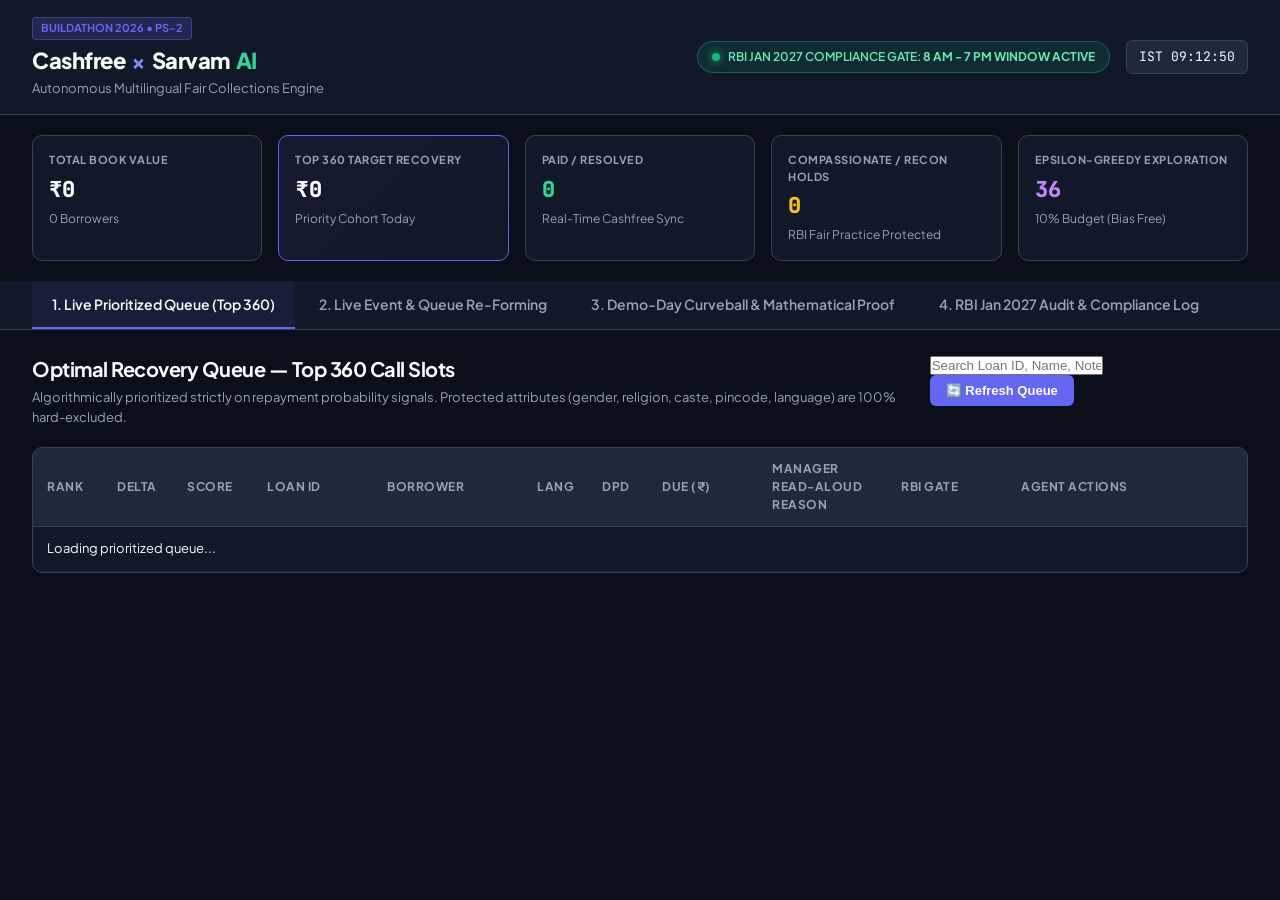
==== static/index.html @ 6579687d "Milestone 2: Sarvam multilingual voice engine and Judge Command Center UI" ====
<!DOCTYPE html>
<html lang="en">
<head>
    <meta charset="UTF-8">
    <meta name="viewport" content="width=device-width, initial-scale=1.0">
    <title>Cashfree × Sarvam | AI Collections Command Center</title>
    <link rel="stylesheet" href="/static/style.css">
    <link rel="preconnect" href="https://fonts.googleapis.com">
    <link rel="preconnect" href="https://fonts.gstatic.com" crossorigin>
    <link href="https://fonts.googleapis.com/css2?family=JetBrains+Mono:wght@400;500;700&family=Plus+Jakarta+Sans:wght@400;500;600;700;800&display=swap" rel="stylesheet">
</head>
<body>
    <header class="app-header">
        <div class="logo-group">
            <div class="badge-tag">BUILDATHON 2026 • PS-2</div>
            <h1>Cashfree <span class="accent-cf">×</span> Sarvam <span class="accent-ai">AI</span></h1>
            <span class="subtitle">Autonomous Multilingual Fair Collections Engine</span>
        </div>
        <div class="header-right">
            <div class="compliance-badge" id="rbiHeaderBadge">
                <span class="pulse-dot green"></span>
                <span>RBI JAN 2027 COMPLIANCE GATE: <strong id="callingStatusText">8 AM - 7 PM WINDOW ACTIVE</strong></span>
            </div>
            <div class="header-clock" id="istClock">IST 00:00:00</div>
        </div>
    </header>

    <!-- Top KPI Bar -->
    <section class="kpi-banner">
        <div class="kpi-card">
            <div class="kpi-label">TOTAL BOOK VALUE</div>
            <div class="kpi-value" id="kpiBookValue">₹0</div>
            <div class="kpi-sub" id="kpiTotalBorrowers">0 Borrowers</div>
        </div>
        <div class="kpi-card highlight">
            <div class="kpi-label">TOP 360 TARGET RECOVERY</div>
            <div class="kpi-value" id="kpiTargetValue">₹0</div>
            <div class="kpi-sub">Priority Cohort Today</div>
        </div>
        <div class="kpi-card">
            <div class="kpi-label">PAID / RESOLVED</div>
            <div class="kpi-value text-green" id="kpiPaidCount">0</div>
            <div class="kpi-sub">Real-Time Cashfree Sync</div>
        </div>
        <div class="kpi-card">
            <div class="kpi-label">COMPASSIONATE / RECON HOLDS</div>
            <div class="kpi-value text-amber" id="kpiHoldCount">0</div>
            <div class="kpi-sub">RBI Fair Practice Protected</div>
        </div>
        <div class="kpi-card">
            <div class="kpi-label">EPSILON-GREEDY EXPLORATION</div>
            <div class="kpi-value text-purple" id="kpiExploreCount">36</div>
            <div class="kpi-sub">10% Budget (Bias Free)</div>
        </div>
    </section>

    <!-- Event Diff Banner -->
    <div class="diff-banner hidden" id="diffBanner">
        <span class="diff-icon">⚡</span>
        <span class="diff-text" id="diffBannerText">Queue re-formed based on live event.</span>
        <button class="btn-sm btn-dismiss" onclick="dismissBanner()">Dismiss</button>
    </div>

    <!-- Navigation Tabs -->
    <nav class="tabs-nav">
        <button class="tab-btn active" onclick="switchTab('queueTab')">1. Live Prioritized Queue (Top 360)</button>
        <button class="tab-btn" onclick="switchTab('controlsTab')">2. Live Event & Queue Re-Forming</button>
        <button class="tab-btn" onclick="switchTab('curveballTab')">3. Demo-Day Curveball & Mathematical Proof</button>
        <button class="tab-btn" onclick="switchTab('auditTab')">4. RBI Jan 2027 Audit & Compliance Log</button>
    </nav>

    <!-- TAB 1: Live Prioritized Queue -->
    <main class="tab-content active" id="queueTab">
        <div class="panel-header">
            <div>
                <h2>Optimal Recovery Queue — Top 360 Call Slots</h2>
                <p class="section-desc">Algorithmically prioritized strictly on repayment probability signals. Protected attributes (gender, religion, caste, pincode, language) are 100% hard-excluded.</p>
            </div>
            <div class="queue-actions">
                <input type="text" id="queueSearchInput" placeholder="Search Loan ID, Name, Note..." onkeyup="filterQueueTable()">
                <button class="btn-primary" onclick="loadQueue()"><span class="refresh-icon">🔄</span> Refresh Queue</button>
            </div>
        </div>

        <div class="table-container">
            <table class="data-table" id="queueTable">
                <thead>
                    <tr>
                        <th width="70">Rank</th>
                        <th width="70">Delta</th>
                        <th width="80">Score</th>
                        <th width="120">Loan ID</th>
                        <th width="150">Borrower</th>
                        <th width="60">Lang</th>
                        <th width="60">DPD</th>
                        <th width="110">Due (₹)</th>
                        <th>Manager Read-Aloud Reason</th>
                        <th width="120">RBI Gate</th>
                        <th width="240">Agent Actions</th>
                    </tr>
                </thead>
                <tbody id="queueTableBody">
                    <tr><td colspan="11" class="text-center py-4">Loading prioritized queue...</td></tr>
                </tbody>
            </table>
        </div>
    </main>

    <!-- TAB 2: Live Event & Queue Re-Forming -->
    <main class="tab-content" id="controlsTab">
        <div class="panel-header">
            <div>
                <h2>Live Event Simulation & Dynamic Queue Re-Forming</h2>
                <p class="section-desc">Interact with Cashfree Sandbox and Sarvam AI in real time. Watch how every payment, lapse, audio upload, or compliance trigger re-ranks the borrower queue with visible rank deltas (↑ / ↓).</p>
            </div>
        </div>

        <div class="controls-grid">
            <!-- Card 1: Cashfree Live Link & Sync -->
            <div class="control-card">
                <div class="card-title">
                    <span class="card-badge cf">Cashfree Sandbox</span>
                    <h3>Live Payment Link & Sync</h3>
                </div>
                <p>Generate authentic Cashfree Sandbox payment links (Full or Hardship Partial) and pull live payment settlement status.</p>
                <div class="form-group">
                    <label>Selected Target Loan ID:</label>
                    <input type="text" id="ctrlLoanId" placeholder="e.g. LN-20261211" value="LN-20261211">
                </div>
                <div class="btn-group">
                    <button class="btn-cf" onclick="triggerCreateLink(false)">Generate Full Link</button>
                    <button class="btn-cf-outline" onclick="triggerCreateLink(true)">Hardship Partial Link (20%)</button>
                </div>
                <div class="link-output-box hidden" id="linkResultBox">
                    <div class="link-id-label">Link ID: <span id="resLinkId">-</span></div>
                    <a href="#" target="_blank" id="resLinkUrl" class="live-url">https://payments-test.cashfree.com/...</a>
                    <button class="btn-sm btn-sync" onclick="syncCurrentLink()">Sync Live Sandbox Status</button>
                    <div id="syncStatusResult" class="sync-msg"></div>
                </div>
            </div>

            <!-- Card 2: Borrower Voice / Speech-to-Text -->
            <div class="control-card">
                <div class="card-title">
                    <span class="card-badge sarvam">Sarvam AI Saaras</span>
                    <h3>Borrower Audio & Code-Mixed STT</h3>
                </div>
                <p>Upload or record inbound borrower audio (Hinglish/Kannada/Tamil). Saaras v4 transcribes the intent and re-ranks the queue!</p>
                <div class="sample-audio-selector">
                    <label>Select Sample Code-Mixed Audio Statement:</label>
                    <select id="sampleAudioSelect" onchange="applySampleAudioStatement()">
                        <option value="salary 5th ko aayega tab pakka pay kar dunga">Hinglish: "salary 5th ko aayega tab pakka pay kar dunga" (Salary Promise)</option>
                        <option value="branch mein de diya cash receipt hai mere paas">Hinglish: "branch mein de diya cash receipt hai" (Reconciliation Hold)</option>
                        <option value="hospital me admit hu accident ho gaya tha">Hinglish: "hospital me admit hu accident ho gaya" (Medical Hold)</option>
                        <option value="sambala 5th baratte aaga full pay madtini">Kannada: "sambala 5th baratte aaga full pay madtini"</option>
                        <option value="salary 5th varum sir appo kandippa pay panren">Tamil: "salary 5th varum sir appo kandippa pay panren"</option>
                        <option value="abhi paise nahi hai aadha abhi de sakta hu baki baadme">Hinglish: "abhi paise nahi hai aadha de sakta hu" (Hardship Partial)</option>
                    </select>
                </div>
                <div class="form-group mt-2">
                    <textarea id="liveAudioTranscript" rows="2" placeholder="Recognized speech transcript will appear here..."></textarea>
                </div>
                <div class="btn-group">
                    <button class="btn-sarvam" onclick="processAudioStatement()">Process Intent & Re-Rank</button>
                </div>
            </div>

            <!-- Card 3: Behavioral Events (Lapse & Reconciliation) -->
            <div class="control-card">
                <div class="card-title">
                    <span class="card-badge">Behavioral Triggers</span>
                    <h3>Simulate Promise Lapse & Recon Hold</h3>
                </div>
                <p>Test edge cases where borrowers fail payment commitments or claim prior counter payments.</p>
                <div class="btn-group-vertical">
                    <button class="btn-danger-outline" onclick="triggerSimulateLapse()">
                        <strong>Simulate Promise Lapse</strong>
                        <span class="btn-sub">Increases broken promises penalty, lowers borrower score</span>
                    </button>
                    <button class="btn-warning-outline" onclick="triggerSimulateRecon()">
                        <strong>Trigger "Branch Mein De Diya" Recon Hold</strong>
                        <span class="btn-sub">Halts dialer calls instantly under RBI Fair Practices Code</span>
                    </button>
                </div>
            </div>

            <!-- Card 4: RBI Jan 2027 7:15 PM Compliance Toggle -->
            <div class="control-card">
                <div class="card-title">
                    <span class="card-badge rbi">RBI Jan 2027</span>
                    <h3>7:15 PM Calling Window Toggle</h3>
                </div>
                <p>RBI Jan 2027 rules strictly prohibit outbound calls outside 08:00 AM – 07:00 PM IST unless the borrower gave explicit documented opt-in.</p>
                <div class="toggle-container">
                    <label class="switch">
                        <input type="checkbox" id="eveningToggle" onchange="toggleEveningWindow(this.checked)">
                        <span class="slider round"></span>
                    </label>
                    <div class="toggle-label">
                        <strong id="toggleStateLabel">Standard Business Hours (Permitted)</strong>
                        <span class="toggle-sub">Toggle ON to simulate 7:15 PM IST (Hard-blocks non-opted-in accounts)</span>
                    </div>
                </div>
                <div class="alert-box" id="eveningAlertBox">
                    <span id="eveningAlertMsg">Currently running within permissible 8am-7pm IST hours.</span>
                </div>
            </div>
        </div>
    </main>

    <!-- TAB 3: Demo-Day Curveball & Mathematical Proof -->
    <main class="tab-content" id="curveballTab">
        <div class="panel-header">
            <div>
                <h2>Demo-Day Curveball Evaluation & Mathematical Proof</h2>
                <p class="section-desc">Drop ANY unseen borrower CSV file here to clean and rank in under 3 seconds. Demonstrates measured Recovery Lift @ Top 360 vs. standard loan-number order, plus rigorous mathematical proof of zero proxy leakage.</p>
            </div>
            <button class="btn-primary" onclick="runCurveballEvaluation()">Run Curveball Evaluation (Held-Out Test Set)</button>
        </div>

        <div class="drop-zone" id="csvDropZone">
            <span class="drop-icon">📁</span>
            <div class="drop-title">Drag & Drop Unseen Borrower CSV Here</div>
            <div class="drop-sub">or click to browse from computer (cleans & ranks in &lt;3s)</div>
            <input type="file" id="curveballFileInput" accept=".csv" class="hidden-input" onchange="handleCurveballUpload(this.files)">
        </div>

        <div class="proof-results-section hidden" id="curveballResults">
            <div class="proof-cards-grid">
                <div class="proof-card">
                    <div class="proof-label">PAYER CAPTURE LIFT @ TOP 360</div>
                    <div class="proof-val text-green" id="liftCaptureRate">+0%</div>
                    <div class="proof-detail" id="liftCaptureDetail">Ranked: 0 vs Default: 0</div>
                </div>
                <div class="proof-card highlight">
                    <div class="proof-label">RECOVERED AMOUNT LIFT (₹)</div>
                    <div class="proof-val text-blue" id="liftRecoveryAmount">+0%</div>
                    <div class="proof-detail" id="liftRecoveryDetail">Ranked: ₹0 vs Default: ₹0</div>
                </div>
                <div class="proof-card">
                    <div class="proof-label">GENDER DISPARATE IMPACT (DIR)</div>
                    <div class="proof-val text-purple" id="dirGenderVal">1.00</div>
                    <div class="proof-detail">Compliant (>= 0.80): <strong class="text-green">PASS</strong></div>
                </div>
                <div class="proof-card">
                    <div class="proof-label">LANGUAGE DISPARATE IMPACT (DIR)</div>
                    <div class="proof-val text-purple" id="dirLangVal">1.00</div>
                    <div class="proof-detail">Compliant (>= 0.80): <strong class="text-green">PASS</strong></div>
                </div>
            </div>

            <!-- Mathematical Proof & Proxy Table -->
            <div class="audit-table-card mt-4">
                <div class="card-title">
                    <h3>Mathematical Fairness & Proxy-Free Verification Matrix</h3>
                </div>
                <p class="section-desc">Proof of zero proxy correlation between scoring features and protected attributes (Gender, Religion, Caste, Pincode, Language).</p>
                <table class="data-table">
                    <thead>
                        <tr>
                            <th>Protected Attribute</th>
                            <th>Status in Algorithm</th>
                            <th>Pearson Correlation (r)</th>
                            <th>Disparate Impact Ratio (DIR)</th>
                            <th>4/5ths Rule Verification</th>
                        </tr>
                    </thead>
                    <tbody id="proxyAuditBody">
                        <!-- Populated dynamically -->
                    </tbody>
                </table>
            </div>
        </div>
    </main>

    <!-- TAB 4: RBI Jan 2027 Audit & Compliance Log -->
    <main class="tab-content" id="auditTab">
        <div class="panel-header">
            <div>
                <h2>RBI Jan 2027 Regulatory Audit & Compliance Trail</h2>
                <p class="section-desc">Searchable 6-month tamper-evident call record log, mandatory recording disclosures, Principal Grievance Redressal Officer (GRO) contact footers, and compassionate holds.</p>
            </div>
            <div class="queue-actions">
                <input type="text" id="auditSearchInput" placeholder="Filter by Loan ID..." onkeyup="filterAuditLogs()">
                <button class="btn-primary" onclick="loadAuditLogs()">Refresh Audit Trail</button>
            </div>
        </div>

        <div class="table-container">
            <table class="data-table" id="auditTable">
                <thead>
                    <tr>
                        <th>Log ID</th>
                        <th>Timestamp (IST)</th>
                        <th>Loan ID</th>
                        <th>Masked Phone</th>
                        <th>Language</th>
                        <th>Compliance Status</th>
                        <th>Call Disclosure Played</th>
                        <th>GRO Footer Included</th>
                        <th>Agent ID</th>
                    </tr>
                </thead>
                <tbody id="auditTableBody">
                    <tr><td colspan="9" class="text-center py-4">Loading audit logs...</td></tr>
                </tbody>
            </table>
        </div>
    </main>

    <!-- Modal: Speak in Borrower's Language -->
    <div class="modal-backdrop hidden" id="voiceModal">
        <div class="modal-box">
            <div class="modal-header">
                <div class="modal-tag">SARVAM AI • BULBUL TTS & REGIONAL DIALECTS</div>
                <h3 id="modalBorrowerTitle">Outreach to Borrower</h3>
                <button class="btn-close" onclick="closeVoiceModal()">✕</button>
            </div>
            <div class="modal-body">
                <div class="disclosure-box">
                    <span class="disc-label">Mandatory RBI Call Recording Disclosure:</span>
                    <p id="modalDisclosureText">Notice: This call is recorded for quality, service assurance, and regulatory compliance under the RBI Fair Practices Code.</p>
                </div>

                <div class="script-box">
                    <span class="disc-label">Polite Outreach Script (<span id="modalLangBadge">hi-IN</span>):</span>
                    <p id="modalScriptBody" class="script-vernacular">नमस्ते...</p>
                    <div class="translation-box">
                        <span class="trans-label">English Translation:</span>
                        <p id="modalScriptTranslation">Hello...</p>
                    </div>
                </div>

                <div class="gro-box">
                    <span class="disc-label">Statutory Principal Grievance Redressal Officer (GRO) Footer:</span>
                    <p id="modalGroText">GRO: Alok Verma (gro@sarvam-cashfree-bank.in | 1800-258-4455). Escalate to RBI CMS at cms.rbi.org.in or dial 14448.</p>
                </div>

                <div class="audio-player-box">
                    <audio id="bulbulAudioPlayer" controls class="full-audio"></audio>
                </div>
            </div>
            <div class="modal-footer">
                <button class="btn-sarvam" id="modalPlayBtn" onclick="playBulbulVoice()"><span class="play-icon">▶</span> Speak via Sarvam Bulbul</button>
                <button class="btn-secondary" onclick="closeVoiceModal()">Close</button>
            </div>
        </div>
    </div>

    <!-- Modal: Send Cashfree Link -->
    <div class="modal-backdrop hidden" id="paylinkModal">
        <div class="modal-box">
            <div class="modal-header">
                <div class="modal-tag">CASHFREE SANDBOX • LIVE PAYMENT LINK</div>
                <h3 id="modalPaylinkTitle">Dispatch Cashfree Payment Link</h3>
                <button class="btn-close" onclick="closePaylinkModal()">✕</button>
            </div>
            <div class="modal-body">
                <p>Choose settlement structure for Loan <strong id="modalPayLoanId">-</strong>:</p>
                <div class="pay-options">
                    <label class="pay-radio">
                        <input type="radio" name="payTypeRadio" value="full" checked onchange="togglePartialAmountInput(false)">
                        <div>
                            <strong>Full Settlement Link (100% Principal + EMI)</strong>
                            <div class="radio-sub">Total Due: ₹<span id="modalFullAmt">0</span></div>
                        </div>
                    </label>
                    <label class="pay-radio">
                        <input type="radio" name="payTypeRadio" value="partial" onchange="togglePartialAmountInput(true)">
                        <div>
                            <strong>Hardship Partial Settlement (link_partial_payments: true)</strong>
                            <div class="radio-sub">Enables borrower to pay minimum installment today with custom amount.</div>
                        </div>
                    </label>
                </div>
                <div class="form-group hidden mt-2" id="partialAmtGroup">
                    <label>Minimum Acceptable Partial Payment (₹):</label>
                    <input type="number" id="modalMinPartialAmt" value="1000">
                </div>
                <div class="modal-link-result hidden mt-3" id="modalLinkResult">
                    <div class="link-success-badge">✅ Link Created Successfully</div>
                    <div class="link-id-label">Link ID: <span id="modalResLinkId">-</span></div>
                    <a href="#" target="_blank" id="modalResLinkUrl" class="live-url">https://payments-test.cashfree.com/...</a>
                </div>
            </div>
            <div class="modal-footer">
                <button class="btn-cf" id="modalCreateLinkBtn" onclick="executeCreatePaylink()">Create Cashfree Link</button>
                <button class="btn-secondary" onclick="closePaylinkModal()">Close</button>
            </div>
        </div>
    </div>

    <script src="/static/app.js"></script>
</body>
</html>
---- static/style.css ----
:root {
    --bg-dark: #0b0f19;
    --bg-card: #111827;
    --bg-elevated: #1e293b;
    --border-color: #334155;
    --text-primary: #f8fafc;
    --text-secondary: #94a3b8;
    --accent-cf: #6366f1;
    --accent-cf-hover: #4f46e5;
    --accent-ai: #10b981;
    --accent-amber: #f59e0b;
    --accent-rose: #f43f5e;
    --accent-purple: #a855f7;
    --font-sans: 'Plus Jakarta Sans', -apple-system, BlinkMacSystemFont, sans-serif;
    --font-mono: 'JetBrains Mono', monospace;
}

* {
    box-sizing: border-box;
    margin: 0;
    padding: 0;
}

body {
    background-color: var(--bg-dark);
    color: var(--text-primary);
    font-family: var(--font-sans);
    line-height: 1.5;
    font-size: 14px;
    padding-bottom: 50px;
}

/* Header */
.app-header {
    background-color: var(--bg-card);
    border-bottom: 1px solid var(--border-color);
    padding: 16px 32px;
    display: flex;
    justify-content: space-between;
    align-items: center;
}

.logo-group h1 {
    font-size: 22px;
    font-weight: 800;
    letter-spacing: -0.5px;
    display: flex;
    align-items: center;
    gap: 6px;
}

.badge-tag {
    display: inline-block;
    font-size: 11px;
    font-weight: 700;
    text-transform: uppercase;
    background: rgba(99, 102, 241, 0.2);
    color: var(--accent-cf);
    border: 1px solid rgba(99, 102, 241, 0.4);
    padding: 2px 8px;
    border-radius: 4px;
    margin-bottom: 4px;
}

.accent-cf { color: #818cf8; }
.accent-ai { color: #34d399; }
.subtitle {
    font-size: 13px;
    color: var(--text-secondary);
}

.header-right {
    display: flex;
    align-items: center;
    gap: 16px;
}

.compliance-badge {
    background: rgba(16, 185, 129, 0.12);
    border: 1px solid rgba(16, 185, 129, 0.4);
    color: #6ee7b7;
    padding: 6px 14px;
    border-radius: 20px;
    font-size: 12px;
    font-weight: 600;
    display: flex;
    align-items: center;
    gap: 8px;
}

.compliance-badge.blocked {
    background: rgba(244, 63, 94, 0.15);
    border-color: rgba(244, 63, 94, 0.5);
    color: #fda4af;
}

.pulse-dot {
    width: 8px;
    height: 8px;
    border-radius: 50%;
    background-color: var(--accent-ai);
    box-shadow: 0 0 8px var(--accent-ai);
}

.pulse-dot.red {
    background-color: var(--accent-rose);
    box-shadow: 0 0 8px var(--accent-rose);
}

.header-clock {
    font-family: var(--font-mono);
    font-size: 13px;
    background: var(--bg-elevated);
    padding: 6px 12px;
    border-radius: 6px;
    border: 1px solid var(--border-color);
}

/* KPI Bar */
.kpi-banner {
    display: grid;
    grid-template-columns: repeat(5, 1fr);
    gap: 16px;
    padding: 20px 32px;
}

.kpi-card {
    background: var(--bg-card);
    border: 1px solid var(--border-color);
    border-radius: 10px;
    padding: 16px;
    display: flex;
    flex-direction: column;
}

.kpi-card.highlight {
    border-color: var(--accent-cf);
    background: linear-gradient(135deg, rgba(99, 102, 241, 0.12), rgba(17, 24, 39, 1));
}

.kpi-label {
    font-size: 11px;
    font-weight: 700;
    color: var(--text-secondary);
    letter-spacing: 0.5px;
    margin-bottom: 4px;
}

.kpi-value {
    font-size: 22px;
    font-weight: 800;
    font-family: var(--font-mono);
}

.kpi-sub {
    font-size: 12px;
    color: var(--text-secondary);
    margin-top: 4px;
}

.text-green { color: #34d399; }
.text-amber { color: #fbbf24; }
.text-purple { color: #c084fc; }
.text-blue { color: #60a5fa; }
.text-rose { color: #fb7185; }

/* Diff Banner */
.diff-banner {
    margin: 0 32px 16px 32px;
    background: linear-gradient(90deg, rgba(99, 102, 241, 0.2), rgba(16, 185, 129, 0.2));
    border: 1px solid rgba(99, 102, 241, 0.5);
    border-radius: 8px;
    padding: 10px 16px;
    display: flex;
    align-items: center;
    gap: 12px;
}

.diff-icon { font-size: 18px; }
.diff-text { font-weight: 600; flex: 1; }
.btn-dismiss {
    background: transparent;
    border: 1px solid var(--border-color);
    color: var(--text-secondary);
    cursor: pointer;
    padding: 4px 10px;
    border-radius: 4px;
}

/* Tabs */
.tabs-nav {
    display: flex;
    gap: 4px;
    padding: 0 32px;
    border-bottom: 1px solid var(--border-color);
    background: var(--bg-card);
}

.tab-btn {
    background: transparent;
    border: none;
    color: var(--text-secondary);
    font-family: var(--font-sans);
    font-size: 14px;
    font-weight: 600;
    padding: 14px 20px;
    cursor: pointer;
    border-bottom: 2px solid transparent;
    transition: all 0.2s ease;
}

.tab-btn:hover {
    color: var(--text-primary);
}

.tab-btn.active {
    color: var(--text-primary);
    border-bottom-color: var(--accent-cf);
    background: rgba(99, 102, 241, 0.08);
}

/* Tab Content */
.tab-content {
    display: none;
    padding: 24px 32px;
}

.tab-content.active {
    display: block;
}

.panel-header {
    display: flex;
    justify-content: space-between;
    align-items: flex-start;
    margin-bottom: 20px;
}

.panel-header h2 {
    font-size: 20px;
    font-weight: 700;
    letter-spacing: -0.5px;
}

.section-desc {
    color: var(--text-secondary);
    font-size: 13px;
    margin-top: 4px;
    max-width: 900px;
}

/* Tables */
.table-container {
    background: var(--bg-card);
    border: 1px solid var(--border-color);
    border-radius: 10px;
    overflow-x: auto;
}

.data-table {
    width: 100%;
    border-collapse: collapse;
    text-align: left;
}

.data-table th {
    background: var(--bg-elevated);
    padding: 12px 14px;
    font-size: 12px;
    font-weight: 700;
    color: var(--text-secondary);
    text-transform: uppercase;
    letter-spacing: 0.5px;
    border-bottom: 1px solid var(--border-color);
}

.data-table td {
    padding: 12px 14px;
    font-size: 13px;
    border-bottom: 1px solid rgba(51, 65, 85, 0.5);
    vertical-align: middle;
}

.data-table tr:hover {
    background: rgba(30, 41, 59, 0.4);
}

/* Badges */
.rank-badge {
    font-family: var(--font-mono);
    font-weight: 700;
    background: var(--bg-elevated);
    padding: 3px 8px;
    border-radius: 4px;
    border: 1px solid var(--border-color);
}

.delta-badge {
    font-family: var(--font-mono);
    font-weight: 700;
    font-size: 11px;
    padding: 2px 6px;
    border-radius: 4px;
}

.delta-badge.up {
    background: rgba(16, 185, 129, 0.2);
    color: #34d399;
}

.delta-badge.down {
    background: rgba(244, 63, 94, 0.2);
    color: #fb7185;
}

.delta-badge.neutral {
    background: var(--bg-elevated);
    color: var(--text-secondary);
}

.score-badge {
    font-family: var(--font-mono);
    font-weight: 800;
    color: #6ee7b7;
}

.gate-badge {
    font-size: 11px;
    font-weight: 700;
    padding: 3px 8px;
    border-radius: 4px;
    display: inline-block;
}

.gate-badge.compliant {
    background: rgba(16, 185, 129, 0.15);
    color: #6ee7b7;
    border: 1px solid rgba(16, 185, 129, 0.3);
}

.gate-badge.hold {
    background: rgba(245, 158, 11, 0.15);
    color: #fcd34d;
    border: 1px solid rgba(245, 158, 11, 0.3);
}

.gate-badge.blocked {
    background: rgba(244, 63, 94, 0.15);
    color: #fda4af;
    border: 1px solid rgba(244, 63, 94, 0.3);
}

.explore-tag {
    font-size: 10px;
    font-weight: 700;
    background: rgba(168, 85, 247, 0.2);
    color: #d8b4fe;
    border: 1px solid rgba(168, 85, 247, 0.4);
    padding: 1px 5px;
    border-radius: 3px;
    margin-right: 4px;
}

/* Buttons */
.btn-primary {
    background: var(--accent-cf);
    color: #fff;
    border: none;
    border-radius: 6px;
    padding: 8px 16px;
    font-weight: 600;
    font-size: 13px;
    cursor: pointer;
    transition: background 0.2s;
}

.btn-primary:hover {
    background: var(--accent-cf-hover);
}

.btn-cf {
    background: #6366f1;
    color: #fff;
    border: none;
    padding: 9px 16px;
    border-radius: 6px;
    font-weight: 600;
    cursor: pointer;
}

.btn-cf-outline {
    background: transparent;
    border: 1px solid #6366f1;
    color: #a5b4fc;
    padding: 9px 16px;
    border-radius: 6px;
    font-weight: 600;
    cursor: pointer;
}

.btn-sarvam {
    background: #059669;
    color: #fff;
    border: none;
    padding: 9px 16px;
    border-radius: 6px;
    font-weight: 600;
    cursor: pointer;
}

.btn-action-voice {
    background: rgba(16, 185, 129, 0.15);
    border: 1px solid rgba(16, 185, 129, 0.4);
    color: #6ee7b7;
    padding: 4px 8px;
    border-radius: 4px;
    cursor: pointer;
    font-size: 11px;
    font-weight: 600;
}

.btn-action-link {
    background: rgba(99, 102, 241, 0.15);
    border: 1px solid rgba(99, 102, 241, 0.4);
    color: #a5b4fc;
    padding: 4px 8px;
    border-radius: 4px;
    cursor: pointer;
    font-size: 11px;
    font-weight: 600;
    margin-left: 4px;
}

/* Controls Grid */
.controls-grid {
    display: grid;
    grid-template-columns: repeat(2, 1fr);
    gap: 20px;
}

.control-card {
    background: var(--bg-card);
    border: 1px solid var(--border-color);
    border-radius: 10px;
    padding: 20px;
}

.card-title {
    display: flex;
    align-items: center;
    gap: 10px;
    margin-bottom: 8px;
}

.card-title h3 {
    font-size: 16px;
    font-weight: 700;
}

.card-badge {
    font-size: 10px;
    font-weight: 700;
    text-transform: uppercase;
    padding: 2px 6px;
    border-radius: 4px;
    background: var(--bg-elevated);
    border: 1px solid var(--border-color);
}

.card-badge.cf { background: rgba(99, 102, 241, 0.2); color: #a5b4fc; }
.card-badge.sarvam { background: rgba(16, 185, 129, 0.2); color: #6ee7b7; }
.card-badge.rbi { background: rgba(245, 158, 11, 0.2); color: #fcd34d; }

.form-group {
    margin-top: 14px;
    display: flex;
    flex-direction: column;
    gap: 6px;
}

.form-group label {
    font-size: 12px;
    font-weight: 600;
    color: var(--text-secondary);
}

.form-group input, .form-group textarea, select {
    background: var(--bg-dark);
    border: 1px solid var(--border-color);
    border-radius: 6px;
    color: var(--text-primary);
    padding: 8px 12px;
    font-family: var(--font-sans);
    font-size: 13px;
    width: 100%;
}

.btn-group {
    margin-top: 14px;
    display: flex;
    gap: 10px;
}

.btn-group-vertical {
    margin-top: 14px;
    display: flex;
    flex-direction: column;
    gap: 10px;
}

.btn-danger-outline {
    background: rgba(244, 63, 94, 0.08);
    border: 1px solid rgba(244, 63, 94, 0.3);
    color: #fda4af;
    padding: 12px;
    border-radius: 6px;
    text-align: left;
    cursor: pointer;
}

.btn-warning-outline {
    background: rgba(245, 158, 11, 0.08);
    border: 1px solid rgba(245, 158, 11, 0.3);
    color: #fcd34d;
    padding: 12px;
    border-radius: 6px;
    text-align: left;
    cursor: pointer;
}

.btn-sub {
    display: block;
    font-size: 11px;
    color: var(--text-secondary);
    margin-top: 2px;
}

/* Switch Toggle */
.toggle-container {
    display: flex;
    align-items: center;
    gap: 16px;
    margin-top: 16px;
}

.switch {
    position: relative;
    display: inline-block;
    width: 50px;
    height: 26px;
}

.switch input { opacity: 0; width: 0; height: 0; }
.slider {
    position: absolute;
    cursor: pointer;
    top: 0; left: 0; right: 0; bottom: 0;
    background-color: var(--border-color);
    transition: .3s;
    border-radius: 34px;
}

.slider:before {
    position: absolute;
    content: "";
    height: 20px;
    width: 20px;
    left: 3px;
    bottom: 3px;
    background-color: white;
    transition: .3s;
    border-radius: 50%;
}

input:checked + .slider {
    background-color: var(--accent-rose);
}

input:checked + .slider:before {
    transform: translateX(24px);
}

.toggle-label strong {
    display: block;
    font-size: 13px;
}

.toggle-sub {
    font-size: 11px;
    color: var(--text-secondary);
}

.alert-box {
    margin-top: 16px;
    padding: 10px 14px;
    border-radius: 6px;
    background: var(--bg-elevated);
    border: 1px solid var(--border-color);
    font-size: 12px;
}

/* Link Output Box */
.link-output-box {
    margin-top: 14px;
    padding: 12px;
    background: var(--bg-elevated);
    border-radius: 6px;
    border: 1px solid var(--border-color);
}

.live-url {
    font-family: var(--font-mono);
    font-size: 12px;
    color: #818cf8;
    text-decoration: underline;
    display: block;
    margin: 6px 0;
    word-break: break-all;
}

.btn-sync {
    background: var(--accent-cf);
    color: #fff;
    border: none;
    padding: 4px 10px;
    border-radius: 4px;
    cursor: pointer;
    font-size: 12px;
    margin-top: 6px;
}

.sync-msg {
    margin-top: 6px;
    font-size: 12px;
    color: #34d399;
}

/* Drop Zone */
.drop-zone {
    border: 2px dashed var(--border-color);
    border-radius: 12px;
    padding: 40px;
    text-align: center;
    background: var(--bg-card);
    cursor: pointer;
    transition: all 0.2s;
}

.drop-zone:hover {
    border-color: var(--accent-cf);
    background: rgba(99, 102, 241, 0.05);
}

.drop-icon { font-size: 36px; }
.drop-title { font-size: 16px; font-weight: 700; margin-top: 8px; }
.drop-sub { font-size: 12px; color: var(--text-secondary); margin-top: 4px; }
.hidden-input { display: none; }

/* Proof Results Grid */
.proof-cards-grid {
    display: grid;
    grid-template-columns: repeat(4, 1fr);
    gap: 16px;
    margin-top: 24px;
}

.proof-card {
    background: var(--bg-card);
    border: 1px solid var(--border-color);
    border-radius: 8px;
    padding: 16px;
}

.proof-card.highlight {
    border-color: #3b82f6;
    background: rgba(59, 130, 246, 0.08);
}

.proof-label {
    font-size: 11px;
    font-weight: 700;
    color: var(--text-secondary);
}

.proof-val {
    font-size: 24px;
    font-weight: 800;
    font-family: var(--font-mono);
    margin: 4px 0;
}

.proof-detail {
    font-size: 12px;
    color: var(--text-secondary);
}

.audit-table-card {
    background: var(--bg-card);
    border: 1px solid var(--border-color);
    border-radius: 10px;
    padding: 20px;
}

/* Modal */
.modal-backdrop {
    position: fixed;
    top: 0; left: 0; right: 0; bottom: 0;
    background: rgba(0, 0, 0, 0.75);
    display: flex;
    align-items: center;
    justify-content: center;
    z-index: 1000;
    backdrop-filter: blur(4px);
}

.modal-box {
    background: var(--bg-card);
    border: 1px solid var(--border-color);
    border-radius: 12px;
    width: 600px;
    max-width: 90vw;
    max-height: 90vh;
    overflow-y: auto;
    padding: 24px;
}

.modal-header {
    display: flex;
    justify-content: space-between;
    align-items: flex-start;
    border-bottom: 1px solid var(--border-color);
    padding-bottom: 14px;
}

.modal-tag {
    font-size: 10px;
    font-weight: 700;
    color: var(--accent-ai);
    letter-spacing: 0.5px;
}

.btn-close {
    background: transparent;
    border: none;
    color: var(--text-secondary);
    font-size: 18px;
    cursor: pointer;
}

.modal-body {
    padding: 18px 0;
    display: flex;
    flex-direction: column;
    gap: 14px;
}

.disc-label {
    font-size: 11px;
    font-weight: 700;
    text-transform: uppercase;
    color: var(--text-secondary);
    display: block;
    margin-bottom: 4px;
}

.disclosure-box {
    background: rgba(99, 102, 241, 0.08);
    border-left: 3px solid var(--accent-cf);
    padding: 10px 14px;
    font-size: 12px;
    border-radius: 0 4px 4px 0;
}

.script-vernacular {
    font-size: 15px;
    font-weight: 600;
    color: #f1f5f9;
    line-height: 1.6;
}

.translation-box {
    margin-top: 8px;
    padding-top: 8px;
    border-top: 1px dashed var(--border-color);
    font-size: 12px;
    color: var(--text-secondary);
}

.gro-box {
    background: var(--bg-elevated);
    padding: 10px 14px;
    font-size: 11px;
    border-radius: 4px;
    color: #cbd5e1;
}

.full-audio {
    width: 100%;
    margin-top: 8px;
}

.modal-footer {
    display: flex;
    justify-content: flex-end;
    gap: 10px;
    border-top: 1px solid var(--border-color);
    padding-top: 16px;
}

.btn-secondary {
    background: var(--bg-elevated);
    color: var(--text-primary);
    border: 1px solid var(--border-color);
    padding: 8px 16px;
    border-radius: 6px;
    cursor: pointer;
}

.hidden { display: none !important; }
.mt-2 { margin-top: 8px; }
.mt-3 { margin-top: 12px; }
.mt-4 { margin-top: 16px; }
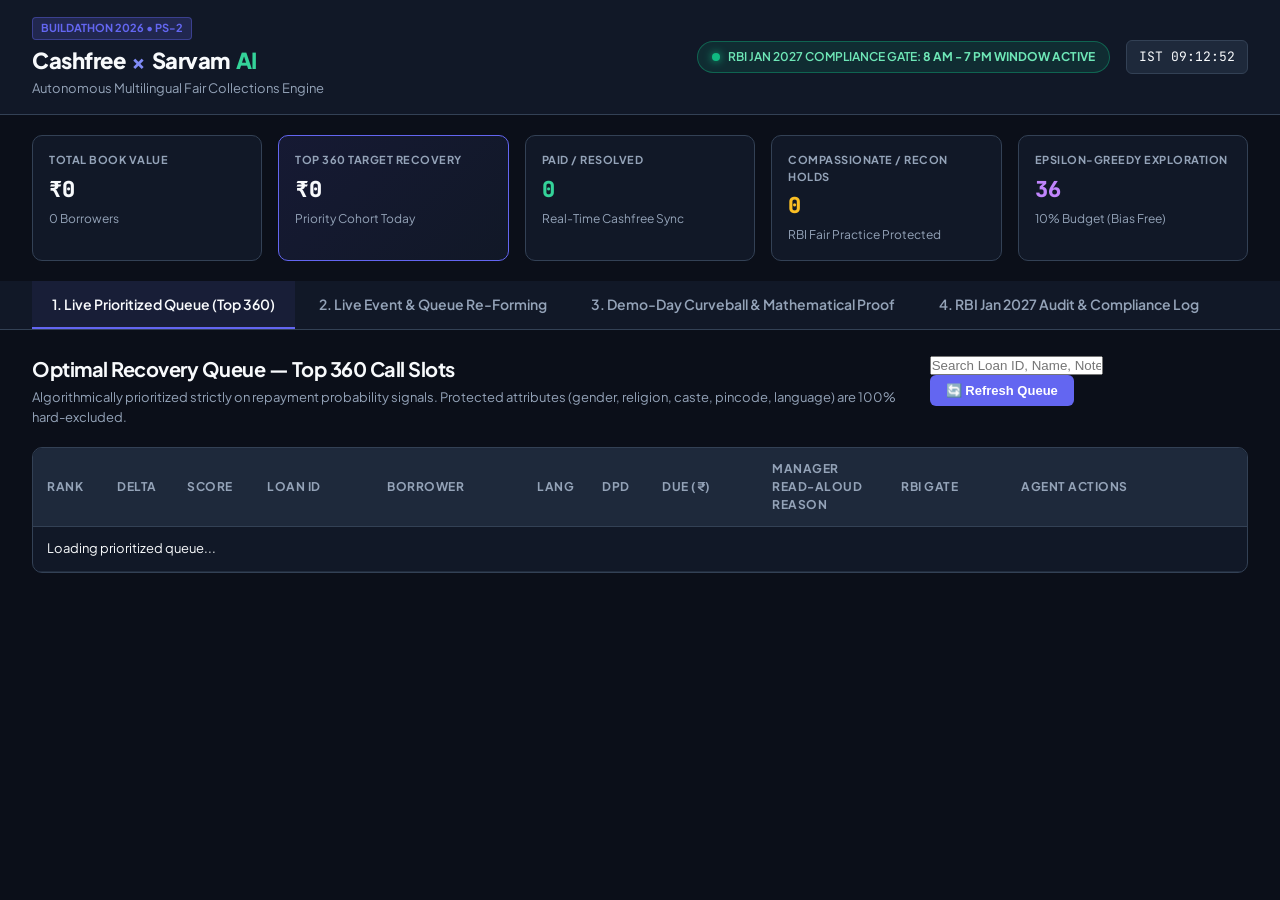
==== commit e672d13b: "Complete Modular Architecture: app/core, app/routes, models, data generator, and Tailwind Judge Comm" ====
--- a/static/index.html
+++ b/static/index.html
@@ -393,3 +393,4 @@
     <script src="/static/app.js"></script>
 </body>
 </html>
+
--- a/static/style.css
+++ b/static/style.css
@@ -820,3 +820,4 @@
 .mt-2 { margin-top: 8px; }
 .mt-3 { margin-top: 12px; }
 .mt-4 { margin-top: 16px; }
+
